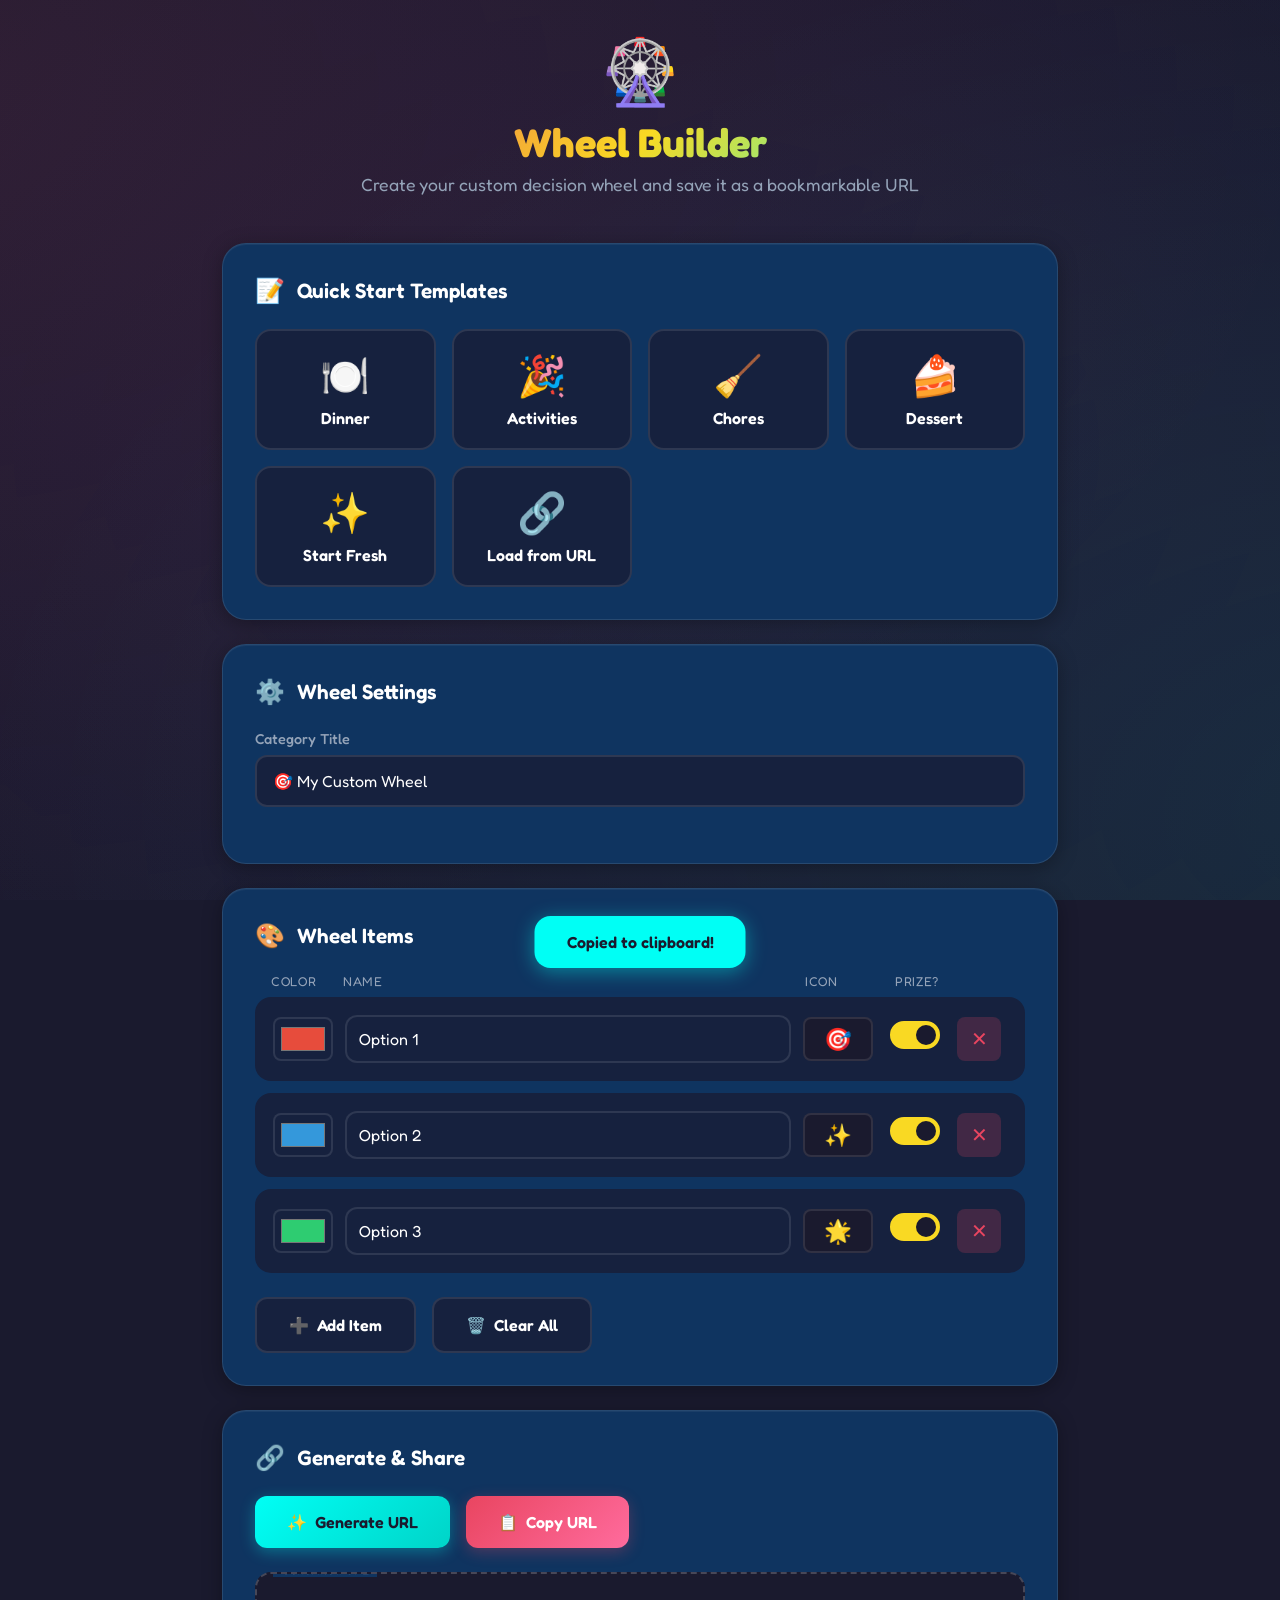
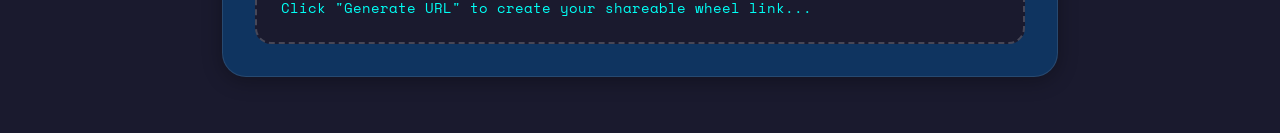
==== wheel-builder.html @ a2af6cd1 "initial wheel builder code" ====
<!DOCTYPE html>
<html lang="en">
<head>
    <meta charset="UTF-8">
    <meta name="viewport" content="width=device-width, initial-scale=1.0">
    <title>🎡 Wheel Builder</title>
    <link href="https://fonts.googleapis.com/css2?family=Fredoka:wght@400;500;600;700&family=Space+Mono:wght@400;700&display=swap" rel="stylesheet">
    <style>
        :root {
            --bg-primary: #1a1a2e;
            --bg-secondary: #16213e;
            --bg-card: #0f3460;
            --accent-pink: #e94560;
            --accent-yellow: #f9d923;
            --accent-cyan: #00fff5;
            --accent-purple: #a855f7;
            --text-primary: #ffffff;
            --text-secondary: #94a3b8;
            --border-glow: rgba(233, 69, 96, 0.3);
        }

        * {
            margin: 0;
            padding: 0;
            box-sizing: border-box;
        }

        body {
            font-family: 'Fredoka', sans-serif;
            background: var(--bg-primary);
            min-height: 100vh;
            color: var(--text-primary);
            overflow-x: hidden;
        }

        /* Animated background */
        .bg-decoration {
            position: fixed;
            top: 0;
            left: 0;
            width: 100%;
            height: 100%;
            pointer-events: none;
            z-index: 0;
            overflow: hidden;
        }

        .bg-decoration::before {
            content: '';
            position: absolute;
            top: -50%;
            left: -50%;
            width: 200%;
            height: 200%;
            background: 
                radial-gradient(ellipse at 20% 30%, rgba(233, 69, 96, 0.1) 0%, transparent 50%),
                radial-gradient(ellipse at 80% 70%, rgba(0, 255, 245, 0.08) 0%, transparent 50%),
                radial-gradient(ellipse at 50% 50%, rgba(168, 85, 247, 0.05) 0%, transparent 60%);
            animation: bgFloat 20s ease-in-out infinite;
        }

        @keyframes bgFloat {
            0%, 100% { transform: translate(0, 0) rotate(0deg); }
            33% { transform: translate(2%, -2%) rotate(1deg); }
            66% { transform: translate(-1%, 1%) rotate(-1deg); }
        }

        .container {
            position: relative;
            z-index: 1;
            max-width: 900px;
            margin: 0 auto;
            padding: 2rem;
        }

        /* Header */
        .header {
            text-align: center;
            margin-bottom: 3rem;
            animation: fadeInDown 0.6s ease-out;
        }

        @keyframes fadeInDown {
            from {
                opacity: 0;
                transform: translateY(-30px);
            }
            to {
                opacity: 1;
                transform: translateY(0);
            }
        }

        .logo {
            font-size: 4rem;
            margin-bottom: 0.5rem;
            animation: spin 10s linear infinite;
            display: inline-block;
        }

        @keyframes spin {
            from { transform: rotate(0deg); }
            to { transform: rotate(360deg); }
        }

        h1 {
            font-size: 2.5rem;
            font-weight: 700;
            background: linear-gradient(135deg, var(--accent-pink), var(--accent-yellow), var(--accent-cyan));
            -webkit-background-clip: text;
            -webkit-text-fill-color: transparent;
            background-clip: text;
            margin-bottom: 0.5rem;
        }

        .subtitle {
            color: var(--text-secondary);
            font-size: 1.1rem;
        }

        /* Cards */
        .card {
            background: var(--bg-card);
            border-radius: 1.5rem;
            padding: 2rem;
            margin-bottom: 1.5rem;
            border: 1px solid rgba(255, 255, 255, 0.1);
            box-shadow: 
                0 4px 20px rgba(0, 0, 0, 0.3),
                inset 0 1px 0 rgba(255, 255, 255, 0.05);
            animation: fadeInUp 0.6s ease-out backwards;
        }

        .card:nth-child(1) { animation-delay: 0.1s; }
        .card:nth-child(2) { animation-delay: 0.2s; }
        .card:nth-child(3) { animation-delay: 0.3s; }

        @keyframes fadeInUp {
            from {
                opacity: 0;
                transform: translateY(30px);
            }
            to {
                opacity: 1;
                transform: translateY(0);
            }
        }

        .card-title {
            font-size: 1.3rem;
            font-weight: 600;
            margin-bottom: 1.5rem;
            display: flex;
            align-items: center;
            gap: 0.75rem;
        }

        .card-title span {
            font-size: 1.5rem;
        }

        /* Form Elements */
        .form-group {
            margin-bottom: 1.5rem;
        }

        label {
            display: block;
            font-size: 0.9rem;
            color: var(--text-secondary);
            margin-bottom: 0.5rem;
            font-weight: 500;
        }

        input[type="text"],
        input[type="color"] {
            width: 100%;
            padding: 0.875rem 1rem;
            border: 2px solid rgba(255, 255, 255, 0.1);
            border-radius: 0.75rem;
            background: var(--bg-secondary);
            color: var(--text-primary);
            font-family: 'Fredoka', sans-serif;
            font-size: 1rem;
            transition: all 0.3s ease;
        }

        input[type="text"]:focus {
            outline: none;
            border-color: var(--accent-pink);
            box-shadow: 0 0 0 3px var(--border-glow);
        }

        input[type="color"] {
            height: 50px;
            padding: 0.25rem;
            cursor: pointer;
        }

        /* Column Headers */
        .column-headers {
            display: grid;
            grid-template-columns: 60px 1fr 70px 60px 50px;
            gap: 0.75rem;
            padding: 0 1rem 0.5rem 1rem;
            font-size: 0.8rem;
            color: var(--text-secondary);
            text-transform: uppercase;
            letter-spacing: 0.05em;
        }

        .column-headers span:nth-child(4) {
            text-align: center;
        }

        /* Item List */
        .item-list {
            display: flex;
            flex-direction: column;
            gap: 0.75rem;
        }

        .item-row {
            display: grid;
            grid-template-columns: 60px 1fr 70px 60px 50px;
            gap: 0.75rem;
            align-items: center;
            background: var(--bg-secondary);
            padding: 1rem;
            border-radius: 1rem;
            border: 2px solid transparent;
            transition: all 0.3s ease;
            animation: itemSlideIn 0.3s ease-out backwards;
        }

        @keyframes itemSlideIn {
            from {
                opacity: 0;
                transform: translateX(-20px);
            }
            to {
                opacity: 1;
                transform: translateX(0);
            }
        }

        .item-row:hover {
            border-color: rgba(255, 255, 255, 0.1);
            transform: translateX(4px);
        }

        .item-row input[type="color"] {
            height: 44px;
            border-radius: 0.5rem;
        }

        .item-row input[type="text"] {
            padding: 0.75rem;
        }

        /* Icon Picker Button */
        .icon-picker-btn {
            width: 100%;
            height: 44px;
            border: 2px solid rgba(255, 255, 255, 0.1);
            border-radius: 0.5rem;
            background: var(--bg-primary);
            font-size: 1.4rem;
            cursor: pointer;
            transition: all 0.2s ease;
            display: flex;
            align-items: center;
            justify-content: center;
        }

        .icon-picker-btn:hover {
            border-color: var(--accent-purple);
            transform: scale(1.05);
        }

        /* Emoji Help Modal */
        .modal-overlay {
            position: fixed;
            top: 0;
            left: 0;
            width: 100%;
            height: 100%;
            background: rgba(0, 0, 0, 0.8);
            display: flex;
            align-items: center;
            justify-content: center;
            z-index: 1000;
            opacity: 0;
            visibility: hidden;
            pointer-events: none;
            transition: all 0.3s ease;
        }

        .modal-overlay.active {
            opacity: 1;
            visibility: visible;
            pointer-events: auto;
        }

        .modal {
            background: var(--bg-card);
            border-radius: 1.5rem;
            padding: 2rem;
            max-width: 400px;
            width: 90%;
            transform: scale(0.9);
            transition: all 0.3s ease;
            border: 1px solid rgba(255, 255, 255, 0.1);
        }

        .modal-overlay.active .modal {
            transform: scale(1);
        }

        .modal-title {
            font-size: 1.25rem;
            font-weight: 600;
            margin-bottom: 1.5rem;
            text-align: center;
            display: flex;
            align-items: center;
            justify-content: center;
            gap: 0.5rem;
        }

        .emoji-help-content {
            display: flex;
            flex-direction: column;
            gap: 1rem;
        }

        .emoji-help-item {
            display: flex;
            align-items: center;
            gap: 0.75rem;
            background: var(--bg-secondary);
            padding: 1rem;
            border-radius: 0.75rem;
        }

        .emoji-help-item kbd {
            background: var(--bg-primary);
            border: 1px solid rgba(255, 255, 255, 0.2);
            border-radius: 0.5rem;
            padding: 0.4rem 0.75rem;
            font-family: 'Space Mono', monospace;
            font-size: 0.85rem;
            color: var(--accent-cyan);
            white-space: nowrap;
            box-shadow: 0 2px 0 rgba(0, 0, 0, 0.3);
        }

        .emoji-help-item span {
            color: var(--text-secondary);
            font-size: 0.9rem;
        }

        .modal-close {
            margin-top: 1.5rem;
            width: 100%;
        }

        .emoji-help-note {
            margin-top: 1.25rem;
            padding-top: 1.25rem;
            border-top: 1px solid rgba(255, 255, 255, 0.1);
            text-align: center;
            color: var(--text-secondary);
            font-size: 0.9rem;
        }

        .emoji-help-note kbd {
            background: var(--bg-primary);
            border: 1px solid rgba(255, 255, 255, 0.2);
            border-radius: 0.35rem;
            padding: 0.2rem 0.5rem;
            font-family: 'Space Mono', monospace;
            font-size: 0.8rem;
            color: var(--accent-cyan);
            box-shadow: 0 2px 0 rgba(0, 0, 0, 0.3);
        }

        .emoji-input-container {
            margin-bottom: 1.5rem;
            text-align: center;
        }

        .emoji-input-large {
            width: 100px;
            height: 80px;
            text-align: center;
            font-size: 3rem;
            padding: 0.5rem;
            border: 3px solid var(--accent-purple);
            border-radius: 1rem;
            background: var(--bg-secondary);
            color: var(--text-primary);
            cursor: text;
            transition: all 0.3s ease;
        }

        .emoji-input-large:focus {
            outline: none;
            border-color: var(--accent-cyan);
            box-shadow: 0 0 0 4px rgba(0, 255, 245, 0.3);
        }

        .emoji-input-label {
            display: block;
            margin-bottom: 0.75rem;
            color: var(--text-secondary);
            font-size: 0.9rem;
        }

        .url-input-container {
            margin-bottom: 1rem;
        }

        .url-input-label {
            display: block;
            margin-bottom: 0.75rem;
            color: var(--text-secondary);
            font-size: 0.9rem;
        }

        .url-input-large {
            width: 100%;
            height: 100px;
            padding: 0.75rem;
            border: 2px solid rgba(255, 255, 255, 0.1);
            border-radius: 0.75rem;
            background: var(--bg-secondary);
            color: var(--accent-cyan);
            font-family: 'Space Mono', monospace;
            font-size: 0.85rem;
            resize: none;
            transition: all 0.3s ease;
        }

        .url-input-large:focus {
            outline: none;
            border-color: var(--accent-cyan);
            box-shadow: 0 0 0 3px rgba(0, 255, 245, 0.3);
        }

        .url-help-note {
            text-align: center;
            color: var(--text-secondary);
            font-size: 0.85rem;
            margin-bottom: 1.5rem;
        }

        .modal-btn-row {
            display: flex;
            gap: 1rem;
        }

        .modal-btn-row .btn {
            flex: 1;
        }

        /* Prize Toggle */
        .prize-toggle {
            display: flex;
            align-items: center;
            justify-content: center;
        }

        .toggle-switch {
            position: relative;
            width: 50px;
            height: 28px;
            cursor: pointer;
        }

        .toggle-switch input {
            opacity: 0;
            width: 0;
            height: 0;
        }

        .toggle-slider {
            position: absolute;
            top: 0;
            left: 0;
            right: 0;
            bottom: 0;
            background: var(--bg-primary);
            border-radius: 28px;
            border: 2px solid rgba(255, 255, 255, 0.1);
            transition: all 0.3s ease;
        }

        .toggle-slider::before {
            content: '';
            position: absolute;
            height: 20px;
            width: 20px;
            left: 2px;
            bottom: 2px;
            background: var(--text-secondary);
            border-radius: 50%;
            transition: all 0.3s ease;
        }

        .toggle-switch input:checked + .toggle-slider {
            background: var(--accent-yellow);
            border-color: var(--accent-yellow);
        }

        .toggle-switch input:checked + .toggle-slider::before {
            transform: translateX(22px);
            background: var(--bg-primary);
        }

        /* Delete Button */
        .delete-btn {
            width: 44px;
            height: 44px;
            border: none;
            border-radius: 0.5rem;
            background: rgba(233, 69, 96, 0.2);
            color: var(--accent-pink);
            font-size: 1.25rem;
            cursor: pointer;
            transition: all 0.3s ease;
            display: flex;
            align-items: center;
            justify-content: center;
        }

        .delete-btn:hover {
            background: var(--accent-pink);
            color: white;
            transform: scale(1.1);
        }

        /* Buttons */
        .btn {
            padding: 1rem 2rem;
            border: none;
            border-radius: 0.75rem;
            font-family: 'Fredoka', sans-serif;
            font-size: 1rem;
            font-weight: 600;
            cursor: pointer;
            transition: all 0.3s ease;
            display: inline-flex;
            align-items: center;
            gap: 0.5rem;
        }

        .btn-primary {
            background: linear-gradient(135deg, var(--accent-pink), #ff6b9d);
            color: white;
            box-shadow: 0 4px 15px rgba(233, 69, 96, 0.3);
        }

        .btn-primary:hover {
            transform: translateY(-2px);
            box-shadow: 0 6px 20px rgba(233, 69, 96, 0.4);
        }

        .btn-secondary {
            background: var(--bg-secondary);
            color: var(--text-primary);
            border: 2px solid rgba(255, 255, 255, 0.1);
        }

        .btn-secondary:hover {
            border-color: var(--accent-cyan);
            color: var(--accent-cyan);
        }

        .btn-accent {
            background: linear-gradient(135deg, var(--accent-cyan), #00d4c8);
            color: var(--bg-primary);
            box-shadow: 0 4px 15px rgba(0, 255, 245, 0.3);
        }

        .btn-accent:hover {
            transform: translateY(-2px);
            box-shadow: 0 6px 20px rgba(0, 255, 245, 0.4);
        }

        .btn-row {
            display: flex;
            gap: 1rem;
            flex-wrap: wrap;
        }

        /* URL Output */
        .url-output {
            background: var(--bg-primary);
            border: 2px dashed rgba(255, 255, 255, 0.2);
            border-radius: 1rem;
            padding: 1.5rem;
            margin-top: 1.5rem;
            word-break: break-all;
            font-family: 'Space Mono', monospace;
            font-size: 0.85rem;
            color: var(--accent-cyan);
            position: relative;
            overflow: hidden;
        }

        .url-output::before {
            content: 'Generated URL';
            position: absolute;
            top: -0.75rem;
            left: 1rem;
            background: var(--bg-card);
            padding: 0 0.5rem;
            font-family: 'Fredoka', sans-serif;
            font-size: 0.8rem;
            color: var(--text-secondary);
        }

        .url-output.has-url {
            border-color: var(--accent-cyan);
            animation: glow 2s ease-in-out infinite alternate;
        }

        @keyframes glow {
            from { box-shadow: 0 0 10px rgba(0, 255, 245, 0.2); }
            to { box-shadow: 0 0 20px rgba(0, 255, 245, 0.4); }
        }

        /* Template Cards */
        .template-grid {
            display: grid;
            grid-template-columns: repeat(auto-fill, minmax(150px, 1fr));
            gap: 1rem;
            margin-top: 1rem;
        }

        .template-card {
            background: var(--bg-secondary);
            border: 2px solid rgba(255, 255, 255, 0.1);
            border-radius: 1rem;
            padding: 1.25rem;
            text-align: center;
            cursor: pointer;
            transition: all 0.3s ease;
        }

        .template-card:hover {
            border-color: var(--accent-yellow);
            transform: translateY(-4px);
            box-shadow: 0 8px 25px rgba(0, 0, 0, 0.3);
        }

        .template-card .icon {
            font-size: 2.5rem;
            margin-bottom: 0.5rem;
        }

        .template-card .name {
            font-weight: 600;
        }

        /* Toast notification */
        .toast {
            position: fixed;
            bottom: 2rem;
            left: 50%;
            transform: translateX(-50%) translateY(100px);
            background: var(--accent-cyan);
            color: var(--bg-primary);
            padding: 1rem 2rem;
            border-radius: 1rem;
            font-weight: 600;
            box-shadow: 0 4px 20px rgba(0, 255, 245, 0.4);
            transition: all 0.3s ease;
            z-index: 1001;
        }

        .toast.show {
            transform: translateX(-50%) translateY(0);
        }

        /* Responsive */
        @media (max-width: 768px) {
            .container {
                padding: 1rem;
            }

            h1 {
                font-size: 1.75rem;
            }

            .column-headers {
                display: none;
            }

            .item-row {
                grid-template-columns: 50px 1fr 50px;
                gap: 0.5rem;
            }

            .item-row input[type="text"]:not(.icon-input) {
                grid-column: 1 / -1;
                order: 1;
            }

            .icon-picker-btn {
                order: 2;
            }

            .prize-toggle {
                order: 3;
            }

            .delete-btn {
                order: 4;
            }

            .item-row input[type="color"] {
                order: 0;
            }

            .emoji-help-content {
                grid-template-columns: 1fr;
            }
        }
    </style>
</head>
<body>
    <div class="bg-decoration"></div>
    
    <div class="container">
        <header class="header">
            <div class="logo">🎡</div>
            <h1>Wheel Builder</h1>
            <p class="subtitle">Create your custom decision wheel and save it as a bookmarkable URL</p>
        </header>

        <div class="card">
            <div class="card-title">
                <span>📝</span> Quick Start Templates
            </div>
            <div class="template-grid" id="templateGrid"></div>
        </div>

        <div class="card">
            <div class="card-title">
                <span>⚙️</span> Wheel Settings
            </div>
            <div class="form-group">
                <label for="categoryTitle">Category Title</label>
                <input type="text" id="categoryTitle" placeholder="🎯 My Custom Wheel" value="🎯 My Custom Wheel">
            </div>
        </div>

        <div class="card">
            <div class="card-title">
                <span>🎨</span> Wheel Items
            </div>
            
            <div class="column-headers">
                <span>Color</span>
                <span>Name</span>
                <span>Icon</span>
                <span>Prize?</span>
                <span></span>
            </div>
            
            <div class="item-list" id="itemList"></div>
            <div class="btn-row" style="margin-top: 1.5rem;">
                <button class="btn btn-secondary" onclick="addItem()">
                    <span>➕</span> Add Item
                </button>
                <button class="btn btn-secondary" onclick="clearAll()">
                    <span>🗑️</span> Clear All
                </button>
            </div>
        </div>

        <div class="card">
            <div class="card-title">
                <span>🔗</span> Generate & Share
            </div>
            <div class="btn-row">
                <button class="btn btn-accent" onclick="generateURL()">
                    <span>✨</span> Generate URL
                </button>
                <button class="btn btn-primary" onclick="copyURL()">
                    <span>📋</span> Copy URL
                </button>
            </div>
            <div class="url-output" id="urlOutput">
                Click "Generate URL" to create your shareable wheel link...
            </div>
        </div>
    </div>

    <!-- Toast -->
    <div class="toast" id="toast">Copied to clipboard!</div>

    <!-- Emoji Help Modal -->
    <div class="modal-overlay" id="emojiHelpModal" onclick="closeEmojiModal(event)">
        <div class="modal">
            <div class="modal-title">
                <span>💡</span> Choose an Emoji Icon
            </div>
            
            <div class="emoji-input-container">
                <label class="emoji-input-label">Click below, then open your emoji picker:</label>
                <input type="text" class="emoji-input-large" id="modalEmojiInput" placeholder="🎯">
            </div>
            
            <div class="emoji-help-content">
                <div class="emoji-help-item">
                    <kbd>Win + .</kbd>
                    <span>Windows emoji picker</span>
                </div>
                <div class="emoji-help-item">
                    <kbd>Cmd + Ctrl + Space</kbd>
                    <span>Mac emoji picker</span>
                </div>
                <div class="emoji-help-item">
                    <kbd>Ctrl + .</kbd>
                    <span>Chromebook emoji</span>
                </div>
            </div>
            <p class="emoji-help-note">Press <kbd>Esc</kbd> to close when done</p>
            <button class="btn btn-accent modal-close" onclick="saveAndCloseEmojiModal()">Done</button>
        </div>
    </div>

    <!-- Load URL Modal -->
    <div class="modal-overlay" id="loadUrlModal" onclick="closeLoadUrlModal(event)">
        <div class="modal">
            <div class="modal-title">
                <span>🔗</span> Load from Saved URL
            </div>
            
            <div class="url-input-container">
                <label class="url-input-label">Paste your saved wheel URL:</label>
                <textarea class="url-input-large" id="loadUrlInput" placeholder="https://...#config=..."></textarea>
            </div>
            
            <p class="url-help-note">Paste the full URL you bookmarked earlier</p>
            <div class="modal-btn-row">
                <button class="btn btn-secondary" onclick="closeLoadUrlModal()">Cancel</button>
                <button class="btn btn-accent" onclick="loadFromUrl()">Load</button>
            </div>
        </div>
    </div>

    <script>
        // Template configurations
        const templates = {
            dinner: {
                title: "🍽️ What's for Dinner?",
                items: [
                    { name: "Pizza", color: "#FF6B6B", icon: "🍕", isPrize: true },
                    { name: "Tacos", color: "#FFE66D", icon: "🌮", isPrize: true },
                    { name: "Sushi", color: "#4ECDC4", icon: "🍣", isPrize: true },
                    { name: "Burgers", color: "#F4A460", icon: "🍔", isPrize: true },
                    { name: "Pasta", color: "#DDA0DD", icon: "🍝", isPrize: true },
                    { name: "Leftovers", color: "#A8A8A8", icon: "📦", isPrize: false }
                ]
            },
            activities: {
                title: "🎉 Activity Picker",
                items: [
                    { name: "Movie Night", color: "#9B59B6", icon: "🎬", isPrize: true },
                    { name: "Game Night", color: "#3498DB", icon: "🎮", isPrize: true },
                    { name: "Go for a Walk", color: "#2ECC71", icon: "🚶", isPrize: true },
                    { name: "Arts & Crafts", color: "#E74C3C", icon: "🎨", isPrize: true },
                    { name: "Read Books", color: "#F39C12", icon: "📚", isPrize: true },
                    { name: "Chores", color: "#7F8C8D", icon: "🧹", isPrize: false }
                ]
            },
            chores: {
                title: "🧹 Chore Wheel",
                items: [
                    { name: "Dishes", color: "#5DADE2", icon: "🍽️", isPrize: false },
                    { name: "Vacuum", color: "#AF7AC5", icon: "🧹", isPrize: false },
                    { name: "Laundry", color: "#58D68D", icon: "👕", isPrize: false },
                    { name: "Take Out Trash", color: "#85929E", icon: "🗑️", isPrize: false },
                    { name: "Free Pass!", color: "#F4D03F", icon: "⭐", isPrize: true }
                ]
            },
            dessert: {
                title: "🍰 Dessert Picker",
                items: [
                    { name: "Ice Cream", color: "#FFB6C1", icon: "🍦", isPrize: true },
                    { name: "Cake", color: "#FF69B4", icon: "🎂", isPrize: true },
                    { name: "Cookies", color: "#8B4513", icon: "🍪", isPrize: true },
                    { name: "Fruit", color: "#FF6347", icon: "🍓", isPrize: true },
                    { name: "No Dessert", color: "#95A5A6", icon: "😢", isPrize: false }
                ]
            },
            custom: {
                title: "🎯 My Custom Wheel",
                items: [
                    { name: "Option 1", color: "#E74C3C", icon: "🎯", isPrize: true },
                    { name: "Option 2", color: "#3498DB", icon: "✨", isPrize: true },
                    { name: "Option 3", color: "#2ECC71", icon: "🌟", isPrize: true }
                ]
            }
        };

        let items = [];

        // Initialize
        document.addEventListener('DOMContentLoaded', () => {
            renderTemplates();
            parseURLConfig() || loadTemplate('custom');
            
            // Handle input in the modal - keep only last emoji
            const modalInput = document.getElementById('modalEmojiInput');
            modalInput.addEventListener('input', function() {
                const emoji = extractLastEmoji(this.value);
                if (emoji) {
                    this.value = emoji;
                }
            });
        });

        function renderTemplates() {
            const grid = document.getElementById('templateGrid');
            const templateData = [
                { key: 'dinner', icon: '🍽️', name: 'Dinner' },
                { key: 'activities', icon: '🎉', name: 'Activities' },
                { key: 'chores', icon: '🧹', name: 'Chores' },
                { key: 'dessert', icon: '🍰', name: 'Dessert' },
                { key: 'custom', icon: '✨', name: 'Start Fresh' },
                { key: 'loadurl', icon: '🔗', name: 'Load from URL' }
            ];

            grid.innerHTML = templateData.map(t => `
                <div class="template-card" onclick="${t.key === 'loadurl' ? 'openLoadUrlModal()' : `loadTemplate('${t.key}')`}">
                    <div class="icon">${t.icon}</div>
                    <div class="name">${t.name}</div>
                </div>
            `).join('');
        }

        function loadTemplate(key) {
            const template = templates[key];
            document.getElementById('categoryTitle').value = template.title;
            items = JSON.parse(JSON.stringify(template.items));
            renderItems();
        }

        function renderItems() {
            const list = document.getElementById('itemList');
            list.innerHTML = items.map((item, index) => `
                <div class="item-row" style="animation-delay: ${index * 0.05}s">
                    <input type="color" value="${item.color}" onchange="updateItem(${index}, 'color', this.value)" title="Pick color">
                    <input type="text" value="${escapeHtml(item.name)}" onchange="updateItem(${index}, 'name', this.value)" placeholder="Item name">
                    <button type="button" class="icon-picker-btn" onclick="openEmojiModal(${index})">${item.icon || '➕'}</button>
                    <div class="prize-toggle" title="${item.isPrize ? 'Prize item' : 'Not a prize'}">
                        <label class="toggle-switch">
                            <input type="checkbox" ${item.isPrize ? 'checked' : ''} onchange="updateItem(${index}, 'isPrize', this.checked)">
                            <span class="toggle-slider"></span>
                        </label>
                    </div>
                    <button class="delete-btn" onclick="deleteItem(${index})" title="Delete item">✕</button>
                </div>
            `).join('');
        }

        function escapeHtml(text) {
            const div = document.createElement('div');
            div.textContent = text;
            return div.innerHTML;
        }

        function addItem() {
            const colors = ['#E74C3C', '#3498DB', '#2ECC71', '#F39C12', '#9B59B6', '#1ABC9C', '#E91E63', '#FF5722'];
            items.push({
                name: `Item ${items.length + 1}`,
                color: colors[items.length % colors.length],
                icon: '⭐',
                isPrize: true
            });
            renderItems();
            
            // Focus the new item's name input
            setTimeout(() => {
                const inputs = document.querySelectorAll('.item-row input[type="text"]:not(.icon-input)');
                if (inputs.length > 0) {
                    inputs[inputs.length - 1].focus();
                    inputs[inputs.length - 1].select();
                }
            }, 100);
        }

        function updateItem(index, field, value) {
            items[index][field] = value;
        }

        function deleteItem(index) {
            items.splice(index, 1);
            renderItems();
        }

        function clearAll() {
            if (items.length === 0 || confirm('Clear all items?')) {
                items = [];
                renderItems();
            }
        }

        function generateURL() {
            const title = document.getElementById('categoryTitle').value;
            const config = {
                t: title,
                i: items.map(item => ({
                    n: item.name,
                    c: item.color,
                    e: item.icon,
                    p: item.isPrize ? 1 : 0
                }))
            };

            // Encode to base64 for URL safety
            const jsonStr = JSON.stringify(config);
            const base64 = btoa(unescape(encodeURIComponent(jsonStr)));
            
            // Generate URL with hash parameter
            const fullURL = `${window.location.origin}${window.location.pathname}#config=${base64}`;
            
            const output = document.getElementById('urlOutput');
            output.textContent = fullURL;
            output.classList.add('has-url');
            
            showToast('URL generated!');
        }

        function copyURL() {
            const output = document.getElementById('urlOutput');
            const url = output.textContent;
            
            if (url.includes('Click "Generate URL"')) {
                generateURL();
            }
            
            navigator.clipboard.writeText(document.getElementById('urlOutput').textContent).then(() => {
                showToast('Copied to clipboard!');
            }).catch(() => {
                // Fallback
                const textarea = document.createElement('textarea');
                textarea.value = document.getElementById('urlOutput').textContent;
                document.body.appendChild(textarea);
                textarea.select();
                document.execCommand('copy');
                document.body.removeChild(textarea);
                showToast('Copied to clipboard!');
            });
        }

        function showToast(message) {
            const toast = document.getElementById('toast');
            toast.textContent = message;
            toast.classList.add('show');
            setTimeout(() => toast.classList.remove('show'), 2000);
        }

        let currentEmojiIndex = null;

        function openEmojiModal(index) {
            currentEmojiIndex = index;
            const modal = document.getElementById('emojiHelpModal');
            const input = document.getElementById('modalEmojiInput');
            
            // Set current emoji value
            input.value = items[index].icon || '';
            
            modal.classList.add('active');
            
            // Focus the input after modal animation
            setTimeout(() => {
                input.focus();
            }, 100);
        }

        function closeEmojiModal(event) {
            // Close if clicking overlay background
            if (event && event.target !== document.getElementById('emojiHelpModal')) {
                return;
            }
            saveAndCloseEmojiModal();
        }

        function saveAndCloseEmojiModal() {
            const input = document.getElementById('modalEmojiInput');
            
            if (currentEmojiIndex !== null && input.value) {
                // Extract the last valid emoji
                const emoji = extractLastEmoji(input.value);
                if (emoji) {
                    items[currentEmojiIndex].icon = emoji;
                }
            }
            
            document.getElementById('emojiHelpModal').classList.remove('active');
            currentEmojiIndex = null;
            renderItems();
        }

        function extractLastEmoji(value) {
            // Comprehensive emoji regex that handles:
            // - Basic emojis
            // - Skin tone modifiers
            // - ZWJ sequences (family emojis, professions, etc.)
            // - Flag sequences
            const emojiRegex = /(?:\p{Emoji_Presentation}|\p{Emoji}\uFE0F)(?:\p{Emoji_Modifier})?(?:\u200D(?:\p{Emoji_Presentation}|\p{Emoji}\uFE0F)(?:\p{Emoji_Modifier})?)*|\p{Emoji_Modifier_Base}\p{Emoji_Modifier}?(?:\u200D(?:\p{Emoji_Presentation}|\p{Emoji}\uFE0F)(?:\p{Emoji_Modifier})?)*|\p{Regional_Indicator}{2}/gu;
            
            const emojis = value.match(emojiRegex) || [];
            return emojis.length > 0 ? emojis[emojis.length - 1] : null;
        }

        // Close modal with Escape key
        document.addEventListener('keydown', (e) => {
            if (e.key === 'Escape') {
                if (document.getElementById('emojiHelpModal').classList.contains('active')) {
                    saveAndCloseEmojiModal();
                }
                if (document.getElementById('loadUrlModal').classList.contains('active')) {
                    closeLoadUrlModal();
                }
            }
        });

        function openLoadUrlModal() {
            const modal = document.getElementById('loadUrlModal');
            const input = document.getElementById('loadUrlInput');
            input.value = '';
            modal.classList.add('active');
            setTimeout(() => input.focus(), 100);
        }

        function closeLoadUrlModal(event) {
            if (event && event.target !== document.getElementById('loadUrlModal')) {
                return;
            }
            document.getElementById('loadUrlModal').classList.remove('active');
        }

        function loadFromUrl() {
            const input = document.getElementById('loadUrlInput');
            const url = input.value.trim();
            
            if (!url) {
                showToast('Please paste a URL');
                return;
            }
            
            // Extract the config from the URL
            const configMatch = url.match(/#config=([A-Za-z0-9+/=]+)/);
            if (!configMatch) {
                showToast('Invalid URL - no config found');
                return;
            }
            
            try {
                const base64 = configMatch[1];
                const jsonStr = decodeURIComponent(escape(atob(base64)));
                const config = JSON.parse(jsonStr);
                
                document.getElementById('categoryTitle').value = config.t || 'My Wheel';
                items = (config.i || []).map(item => ({
                    name: item.n,
                    color: item.c,
                    icon: item.e,
                    isPrize: item.p === 1
                }));
                renderItems();
                
                document.getElementById('loadUrlModal').classList.remove('active');
                showToast('Wheel loaded!');
            } catch (e) {
                console.error('Failed to parse URL config:', e);
                showToast('Failed to parse URL');
            }
        }

        // Parse URL on load (for editing existing configs)
        function parseURLConfig() {
            const hash = window.location.hash;
            if (hash.includes('config=')) {
                try {
                    const base64 = hash.split('config=')[1];
                    const jsonStr = decodeURIComponent(escape(atob(base64)));
                    const config = JSON.parse(jsonStr);
                    
                    document.getElementById('categoryTitle').value = config.t || 'My Wheel';
                    items = (config.i || []).map(item => ({
                        name: item.n,
                        color: item.c,
                        icon: item.e,
                        isPrize: item.p === 1
                    }));
                    renderItems();
                    return true;
                } catch (e) {
                    console.error('Failed to parse URL config:', e);
                    return false;
                }
            }
            return false;
        }
    </script>
</body>
</html>
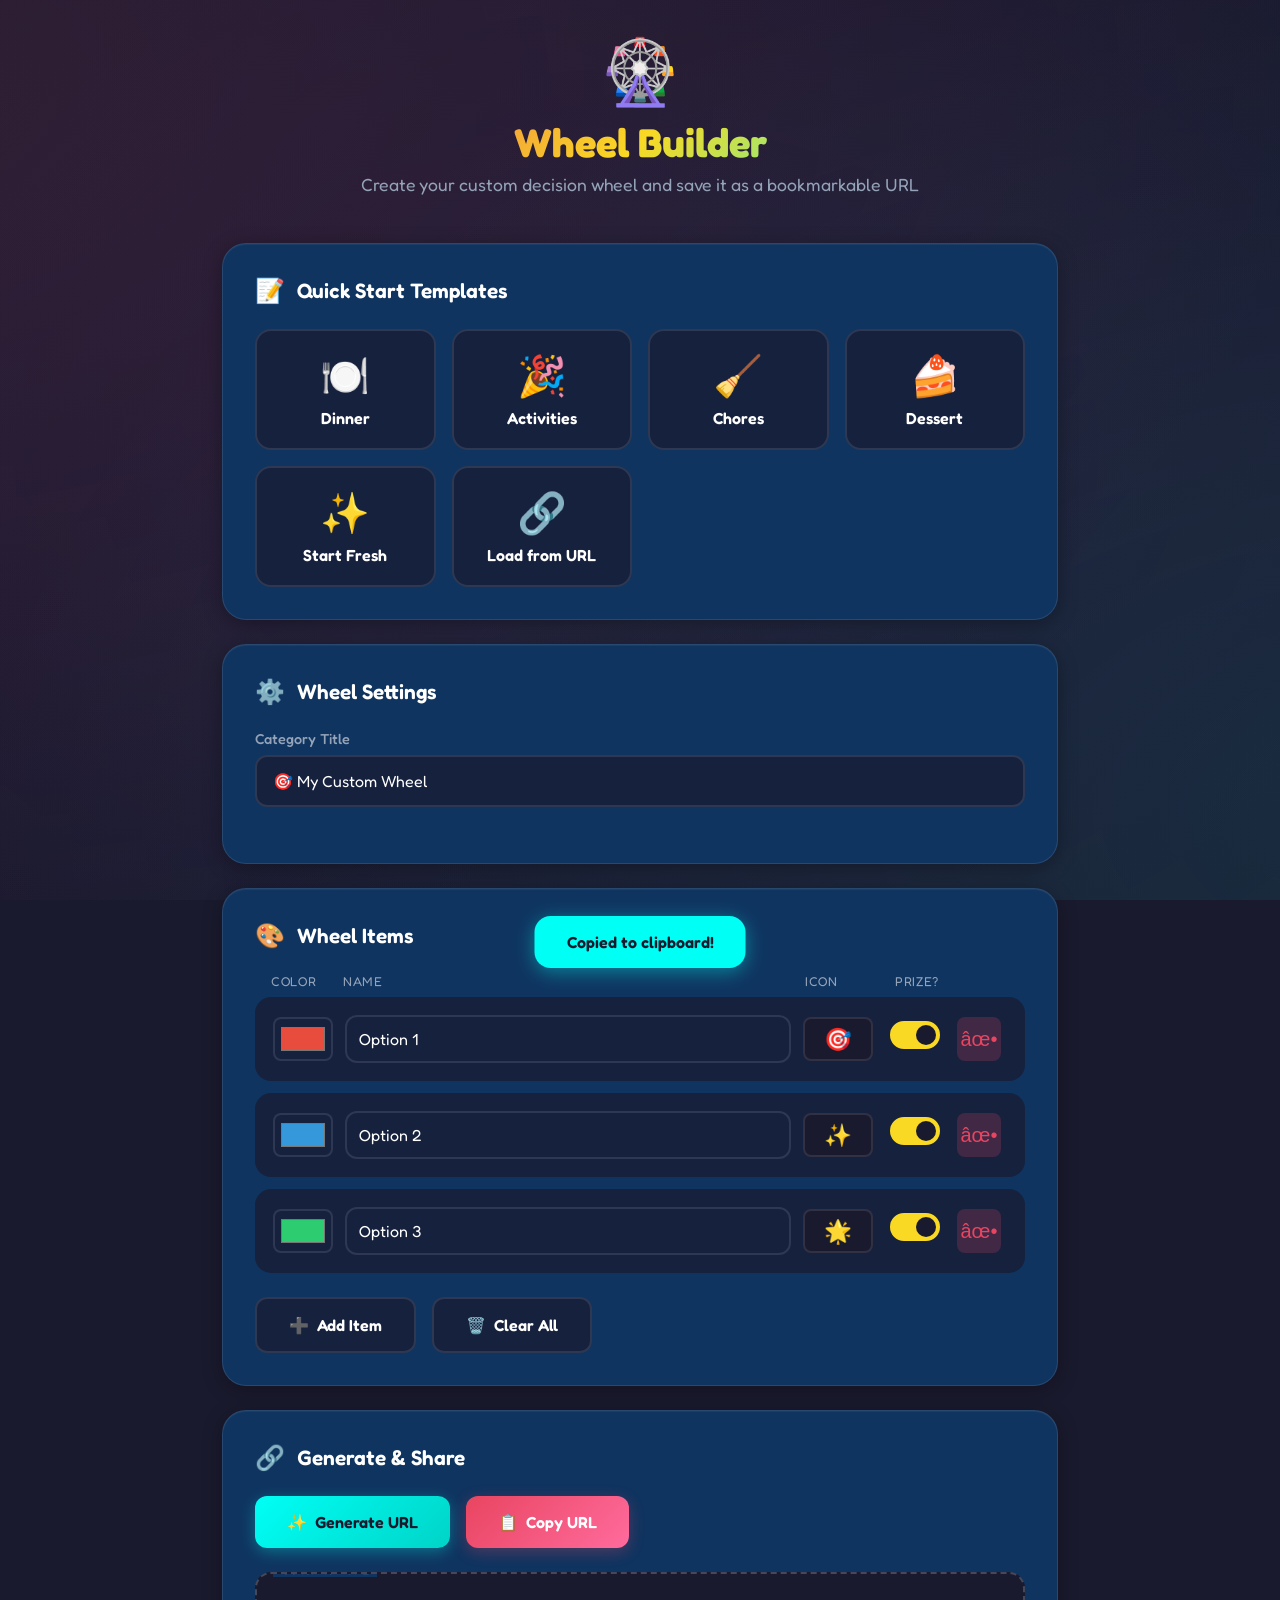
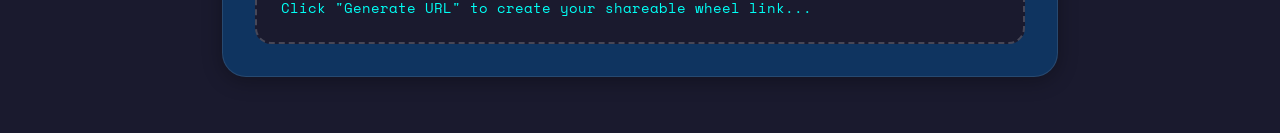
==== commit 8b25a82a: "fix issues with emoji format" ====
--- a/wheel-builder.html
+++ b/wheel-builder.html
@@ -964,7 +964,7 @@
                             <span class="toggle-slider"></span>
                         </label>
                     </div>
-                    <button class="delete-btn" onclick="deleteItem(${index})" title="Delete item">✕</button>
+                    <button class="delete-btn" onclick="deleteItem(${index})" title="Delete item">âœ•</button>
                 </div>
             `).join('');
         }
@@ -1027,8 +1027,9 @@
             const jsonStr = JSON.stringify(config);
             const base64 = btoa(unescape(encodeURIComponent(jsonStr)));
             
-            // Generate URL with hash parameter
-            const fullURL = `${window.location.origin}${window.location.pathname}#config=${base64}`;
+            // Generate URL pointing to index.html (the wheel spinner)
+            const basePath = window.location.pathname.replace(/wheel-builder\.html$/, '');
+            const fullURL = `${window.location.origin}${basePath}index.html#config=${base64}`;
             
             const output = document.getElementById('urlOutput');
             output.textContent = fullURL;
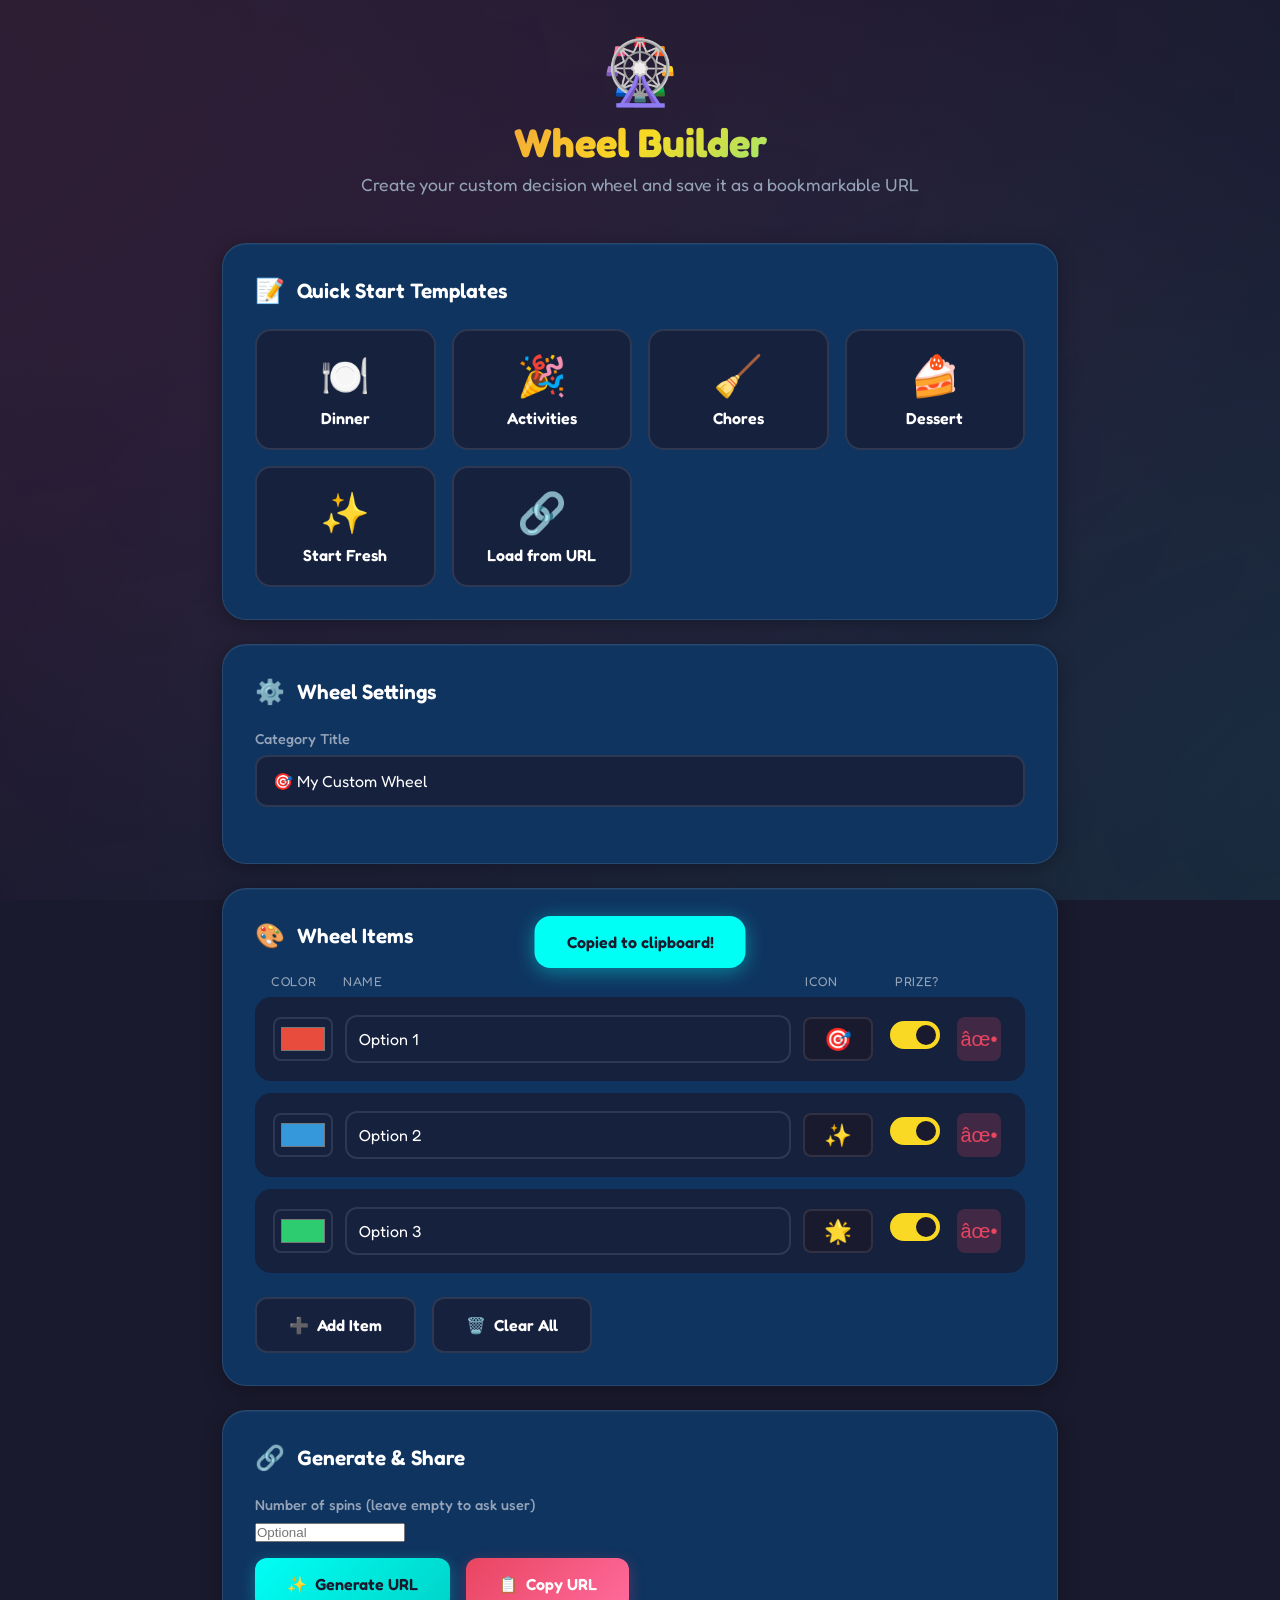
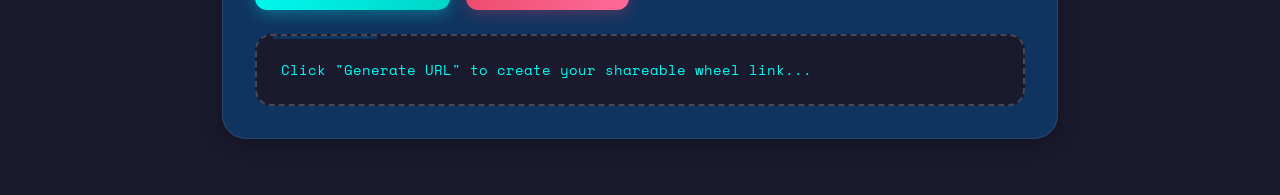
==== commit d3c64f50: "add number of spins to the URL optionally" ====
--- a/wheel-builder.html
+++ b/wheel-builder.html
@@ -784,6 +784,10 @@
         <div class="card">
             <div class="card-title">
                 <span>🔗</span> Generate & Share
+            </div>
+            <div class="form-group" style="margin-bottom: 1rem;">
+                <label for="urlSpins">Number of spins (leave empty to ask user)</label>
+                <input type="number" id="urlSpins" min="1" max="20" placeholder="Optional" style="width: 150px;">
             </div>
             <div class="btn-row">
                 <button class="btn btn-accent" onclick="generateURL()">
@@ -1013,6 +1017,9 @@
 
         function generateURL() {
             const title = document.getElementById('categoryTitle').value;
+            const spinsInput = document.getElementById('urlSpins');
+            const spins = spinsInput ? parseInt(spinsInput.value) : null;
+            
             const config = {
                 t: title,
                 i: items.map(item => ({
@@ -1029,7 +1036,12 @@
             
             // Generate URL pointing to index.html (the wheel spinner)
             const basePath = window.location.pathname.replace(/wheel-builder\.html$/, '');
-            const fullURL = `${window.location.origin}${basePath}index.html#config=${base64}`;
+            let fullURL = `${window.location.origin}${basePath}index.html#config=${base64}`;
+            
+            // Add spins if specified
+            if (spins && spins > 0) {
+                fullURL += `&spins=${spins}`;
+            }
             
             const output = document.getElementById('urlOutput');
             output.textContent = fullURL;
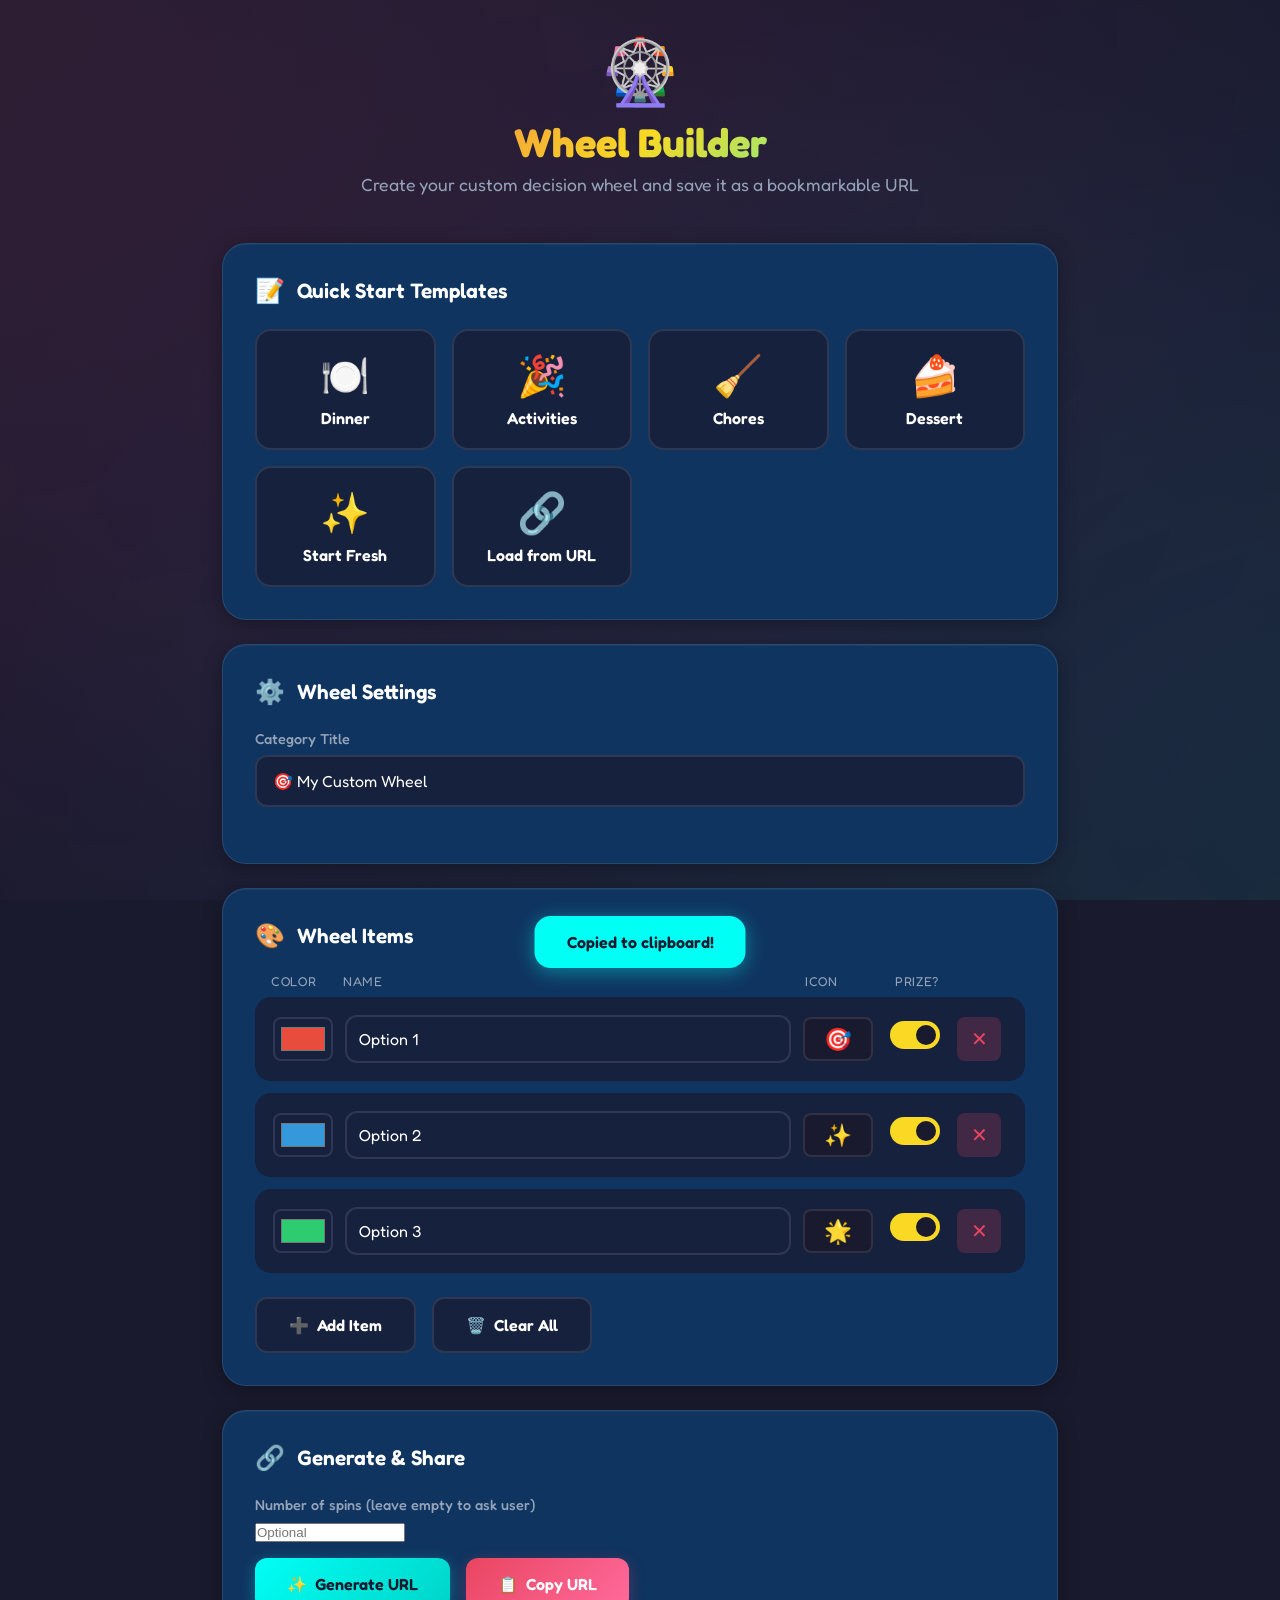
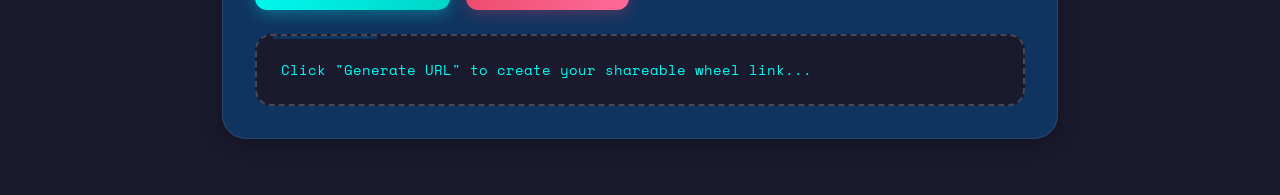
==== commit b0d315bd: "fix corrupted emoji" ====
--- a/wheel-builder.html
+++ b/wheel-builder.html
@@ -968,7 +968,7 @@
                             <span class="toggle-slider"></span>
                         </label>
                     </div>
-                    <button class="delete-btn" onclick="deleteItem(${index})" title="Delete item">âœ•</button>
+                    <button class="delete-btn" onclick="deleteItem(${index})" title="Delete item">✕</button>
                 </div>
             `).join('');
         }
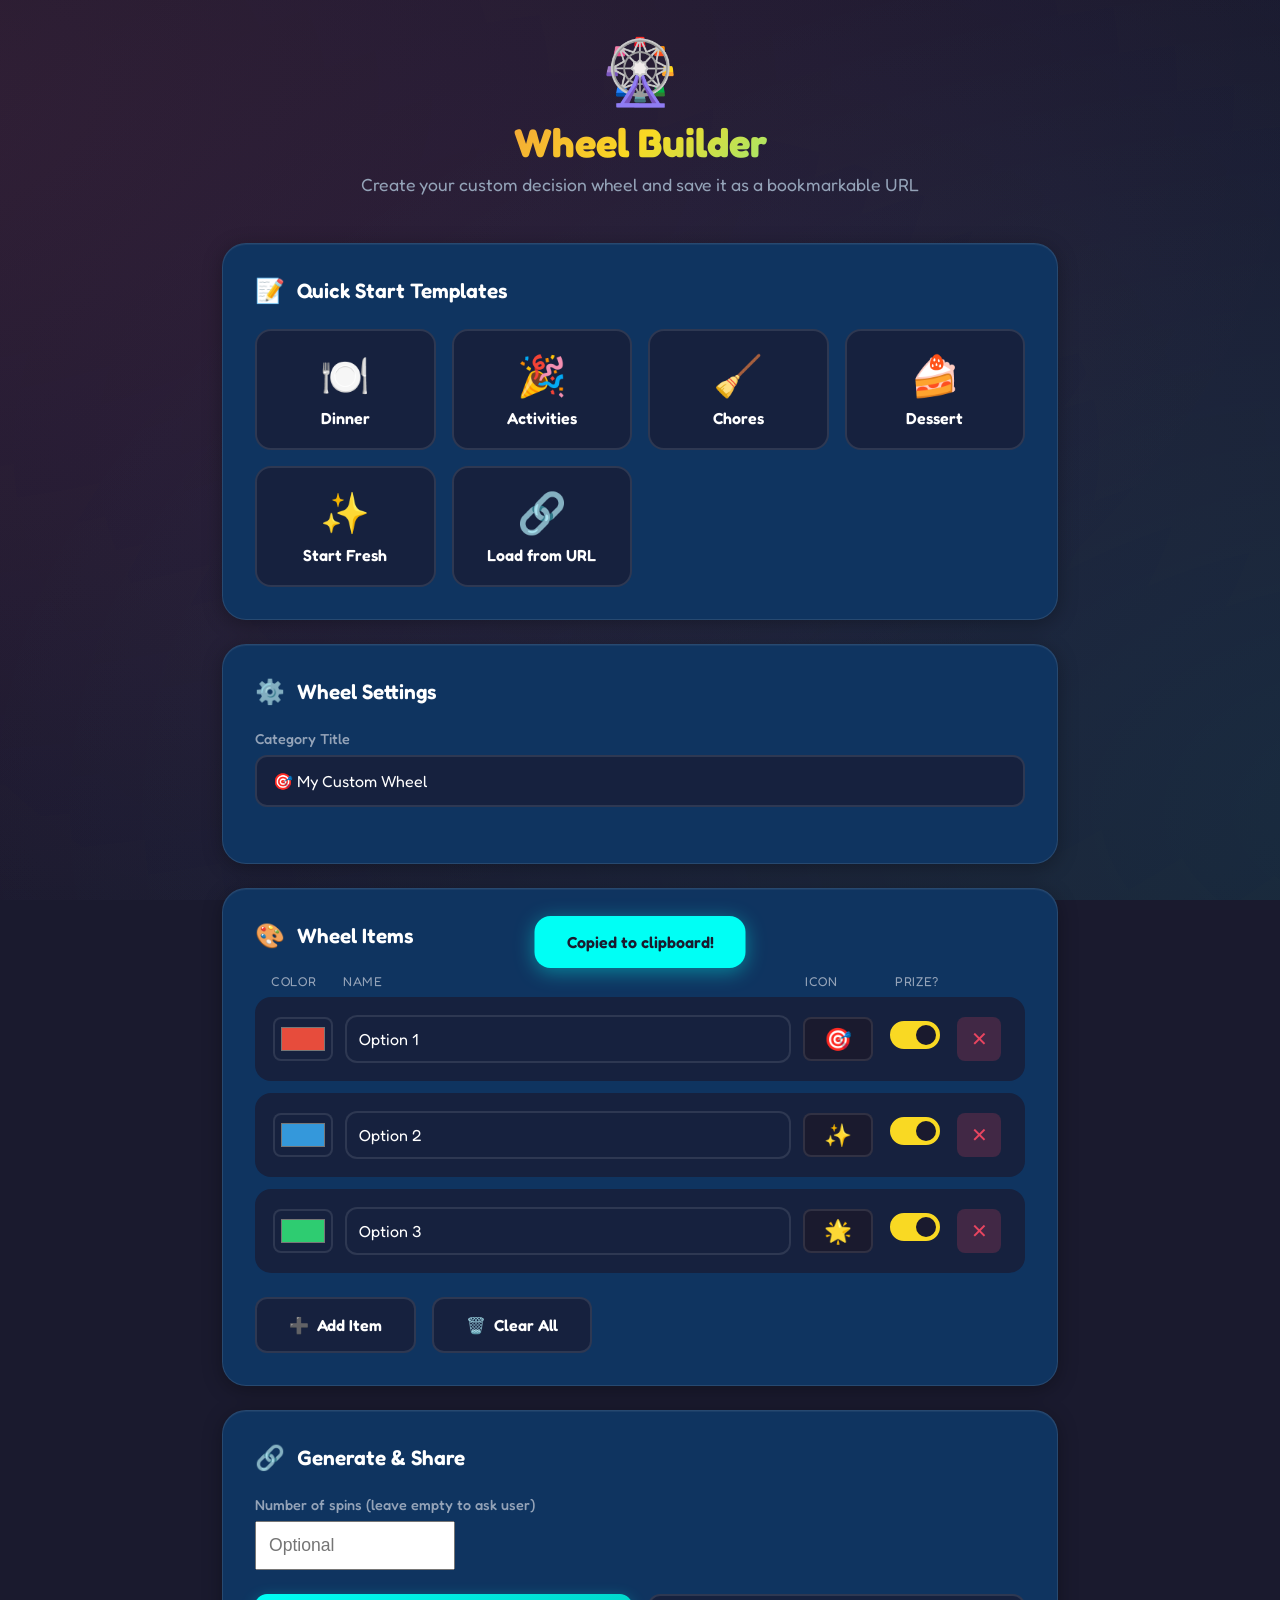
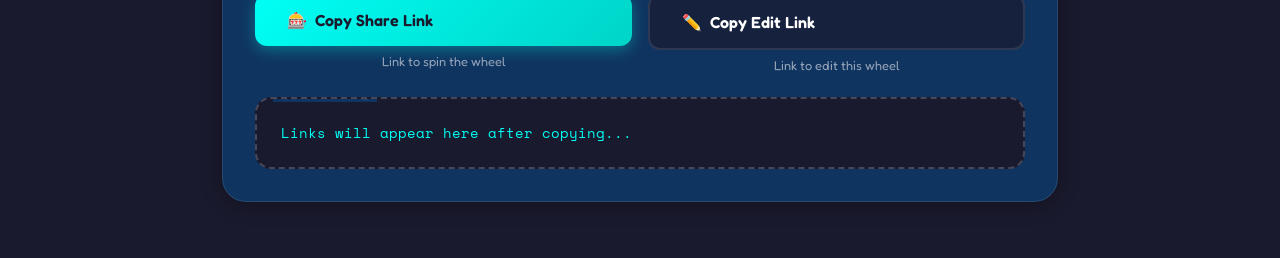
==== commit 2b5d1a72: "improve UI" ====
--- a/wheel-builder.html
+++ b/wheel-builder.html
@@ -785,20 +785,26 @@
             <div class="card-title">
                 <span>🔗</span> Generate & Share
             </div>
-            <div class="form-group" style="margin-bottom: 1rem;">
+            <div class="form-group" style="margin-bottom: 1.5rem;">
                 <label for="urlSpins">Number of spins (leave empty to ask user)</label>
-                <input type="number" id="urlSpins" min="1" max="20" placeholder="Optional" style="width: 150px;">
-            </div>
-            <div class="btn-row">
-                <button class="btn btn-accent" onclick="generateURL()">
-                    <span>✨</span> Generate URL
-                </button>
-                <button class="btn btn-primary" onclick="copyURL()">
-                    <span>📋</span> Copy URL
-                </button>
-            </div>
-            <div class="url-output" id="urlOutput">
-                Click "Generate URL" to create your shareable wheel link...
+                <input type="number" id="urlSpins" min="1" max="20" placeholder="Optional" style="width: 100%; max-width: 200px; padding: 0.75rem; font-size: 1.1rem;">
+            </div>
+            <div class="btn-row" style="gap: 1rem;">
+                <div style="flex: 1; text-align: center;">
+                    <button class="btn btn-accent" onclick="shareLink()" style="width: 100%; margin-bottom: 0.5rem;">
+                        <span>🎰</span> Copy Share Link
+                    </button>
+                    <div style="font-size: 0.8rem; color: var(--text-secondary);">Link to spin the wheel</div>
+                </div>
+                <div style="flex: 1; text-align: center;">
+                    <button class="btn btn-secondary" onclick="editLink()" style="width: 100%; margin-bottom: 0.5rem;">
+                        <span>✏️</span> Copy Edit Link
+                    </button>
+                    <div style="font-size: 0.8rem; color: var(--text-secondary);">Link to edit this wheel</div>
+                </div>
+            </div>
+            <div class="url-output" id="urlOutput" onclick="copyOutputUrl()" style="cursor: pointer;" title="Click to copy">
+                Links will appear here after copying...
             </div>
         </div>
     </div>
@@ -1015,7 +1021,7 @@
             }
         }
 
-        function generateURL() {
+        function shareLink() {
             const title = document.getElementById('categoryTitle').value;
             const spinsInput = document.getElementById('urlSpins');
             const spins = spinsInput ? parseInt(spinsInput.value) : null;
@@ -1047,29 +1053,64 @@
             output.textContent = fullURL;
             output.classList.add('has-url');
             
-            showToast('URL generated!');
-        }
-
-        function copyURL() {
+            copyToClipboard(fullURL, 'Share link copied!');
+        }
+
+        function editLink() {
+            const title = document.getElementById('categoryTitle').value;
+            const spinsInput = document.getElementById('urlSpins');
+            const spins = spinsInput ? parseInt(spinsInput.value) : null;
+            
+            const config = {
+                t: title,
+                i: items.map(item => ({
+                    n: item.name,
+                    c: item.color,
+                    e: item.icon,
+                    p: item.isPrize ? 1 : 0
+                }))
+            };
+
+            // Encode to base64 for URL safety
+            const jsonStr = JSON.stringify(config);
+            const base64 = btoa(unescape(encodeURIComponent(jsonStr)));
+            
+            // Generate URL pointing to wheel-builder.html (for editing)
+            let fullURL = `${window.location.origin}${window.location.pathname}#config=${base64}`;
+            
+            // Add spins if specified
+            if (spins && spins > 0) {
+                fullURL += `&spins=${spins}`;
+            }
+            
             const output = document.getElementById('urlOutput');
-            const url = output.textContent;
-            
-            if (url.includes('Click "Generate URL"')) {
-                generateURL();
-            }
-            
-            navigator.clipboard.writeText(document.getElementById('urlOutput').textContent).then(() => {
-                showToast('Copied to clipboard!');
+            output.textContent = fullURL;
+            output.classList.add('has-url');
+            
+            copyToClipboard(fullURL, 'Edit link copied!');
+        }
+
+        function copyToClipboard(text, message) {
+            navigator.clipboard.writeText(text).then(() => {
+                showToast(message);
             }).catch(() => {
                 // Fallback
                 const textarea = document.createElement('textarea');
-                textarea.value = document.getElementById('urlOutput').textContent;
+                textarea.value = text;
                 document.body.appendChild(textarea);
                 textarea.select();
                 document.execCommand('copy');
                 document.body.removeChild(textarea);
-                showToast('Copied to clipboard!');
+                showToast(message);
             });
+        }
+
+        function copyOutputUrl() {
+            const output = document.getElementById('urlOutput');
+            const url = output.textContent;
+            if (url && !url.includes('Links will appear')) {
+                copyToClipboard(url, 'Copied to clipboard!');
+            }
         }
 
         function showToast(message) {
@@ -1175,6 +1216,10 @@
                 showToast('Invalid URL - no config found');
                 return;
             }
+            
+            // Extract spins if present
+            const spinsMatch = url.match(/[&#]spins=(\d+)/);
+            const spins = spinsMatch ? parseInt(spinsMatch[1]) : null;
             
             try {
                 const base64 = configMatch[1];
@@ -1190,6 +1235,12 @@
                 }));
                 renderItems();
                 
+                // Set spins if it was in the URL
+                const spinsInput = document.getElementById('urlSpins');
+                if (spinsInput) {
+                    spinsInput.value = spins || '';
+                }
+                
                 document.getElementById('loadUrlModal').classList.remove('active');
                 showToast('Wheel loaded!');
             } catch (e) {
@@ -1203,7 +1254,15 @@
             const hash = window.location.hash;
             if (hash.includes('config=')) {
                 try {
-                    const base64 = hash.split('config=')[1];
+                    // Parse hash parameters (format: #config=base64&spins=3)
+                    const hashContent = hash.substring(1); // Remove #
+                    const params = {};
+                    hashContent.split('&').forEach(part => {
+                        const [key, value] = part.split('=');
+                        params[key] = value;
+                    });
+                    
+                    const base64 = params.config;
                     const jsonStr = decodeURIComponent(escape(atob(base64)));
                     const config = JSON.parse(jsonStr);
                     
@@ -1215,6 +1274,15 @@
                         isPrize: item.p === 1
                     }));
                     renderItems();
+                    
+                    // Set spins if it was in the URL
+                    if (params.spins) {
+                        const spinsInput = document.getElementById('urlSpins');
+                        if (spinsInput) {
+                            spinsInput.value = params.spins;
+                        }
+                    }
+                    
                     return true;
                 } catch (e) {
                     console.error('Failed to parse URL config:', e);
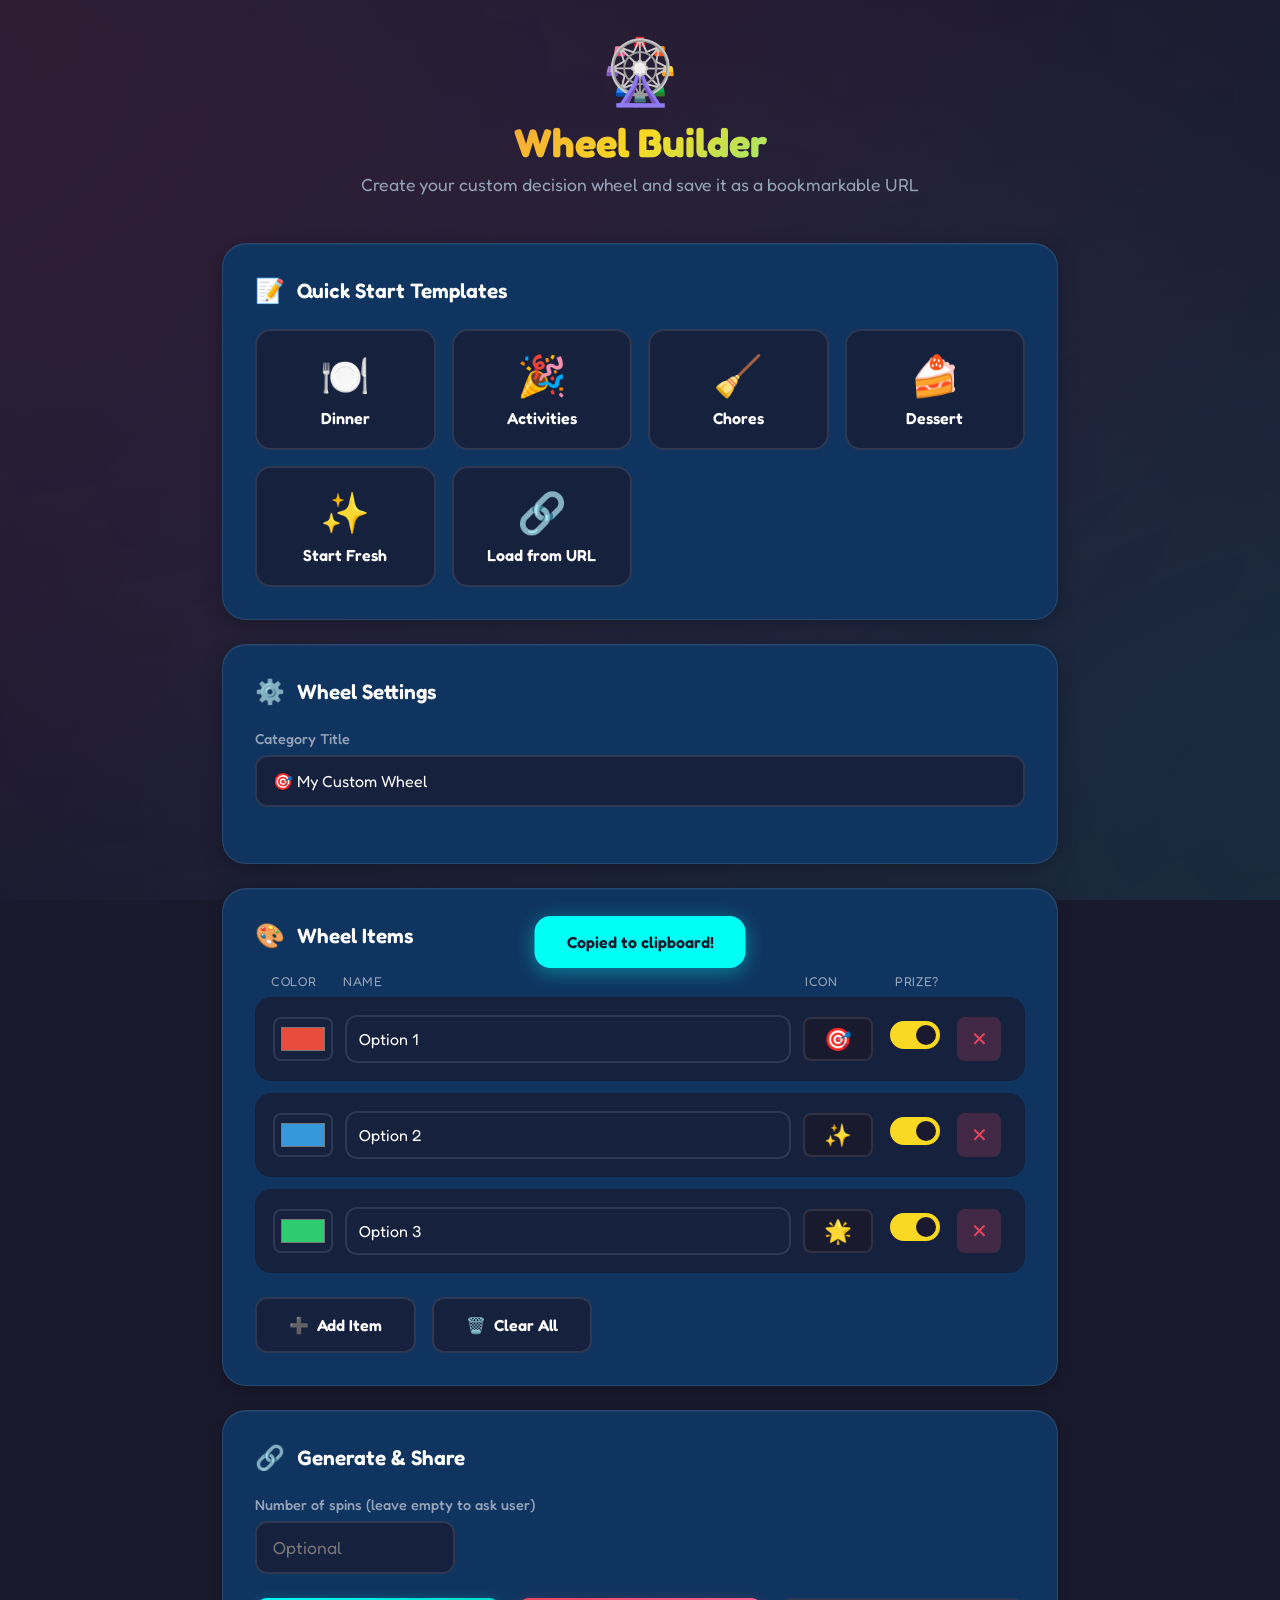
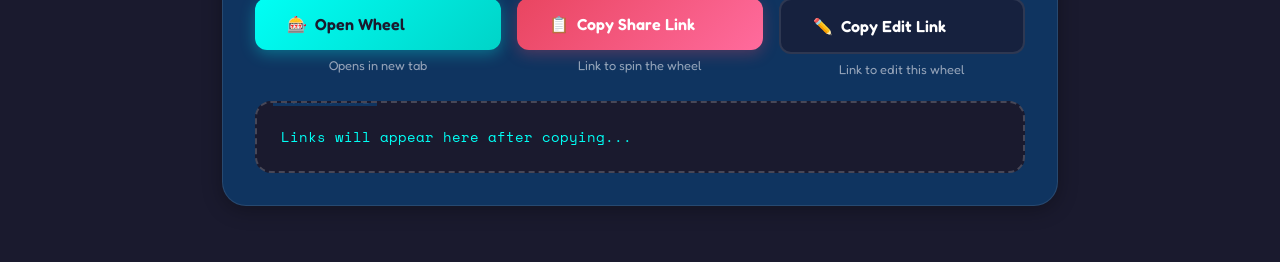
==== commit 7e97daa1: "Improve UI * add link to open the wheel in new window * style the spin number in same way as rest of" ====
--- a/wheel-builder.html
+++ b/wheel-builder.html
@@ -787,16 +787,22 @@
             </div>
             <div class="form-group" style="margin-bottom: 1.5rem;">
                 <label for="urlSpins">Number of spins (leave empty to ask user)</label>
-                <input type="number" id="urlSpins" min="1" max="20" placeholder="Optional" style="width: 100%; max-width: 200px; padding: 0.75rem; font-size: 1.1rem;">
-            </div>
-            <div class="btn-row" style="gap: 1rem;">
-                <div style="flex: 1; text-align: center;">
-                    <button class="btn btn-accent" onclick="shareLink()" style="width: 100%; margin-bottom: 0.5rem;">
-                        <span>🎰</span> Copy Share Link
+                <input type="number" id="urlSpins" min="1" max="20" placeholder="Optional" style="width: 100%; max-width: 200px; padding: 0.875rem 1rem; font-size: 1.1rem; border: 2px solid rgba(255, 255, 255, 0.1); border-radius: 0.75rem; background: var(--bg-secondary); color: var(--text-primary); font-family: 'Fredoka', sans-serif;">
+            </div>
+            <div class="btn-row" style="gap: 1rem; flex-wrap: wrap;">
+                <div style="flex: 1; min-width: 140px; text-align: center;">
+                    <button class="btn btn-accent" onclick="openWheel()" style="width: 100%; margin-bottom: 0.5rem;">
+                        <span>🎰</span> Open Wheel
+                    </button>
+                    <div style="font-size: 0.8rem; color: var(--text-secondary);">Opens in new tab</div>
+                </div>
+                <div style="flex: 1; min-width: 140px; text-align: center;">
+                    <button class="btn btn-primary" onclick="shareLink()" style="width: 100%; margin-bottom: 0.5rem;">
+                        <span>📋</span> Copy Share Link
                     </button>
                     <div style="font-size: 0.8rem; color: var(--text-secondary);">Link to spin the wheel</div>
                 </div>
-                <div style="flex: 1; text-align: center;">
+                <div style="flex: 1; min-width: 140px; text-align: center;">
                     <button class="btn btn-secondary" onclick="editLink()" style="width: 100%; margin-bottom: 0.5rem;">
                         <span>✏️</span> Copy Edit Link
                     </button>
@@ -1022,6 +1028,30 @@
         }
 
         function shareLink() {
+            const url = generateWheelURL();
+            const output = document.getElementById('urlOutput');
+            output.textContent = url;
+            output.classList.add('has-url');
+            copyToClipboard(url, 'Share link copied!');
+        }
+
+        function editLink() {
+            const url = generateEditURL();
+            const output = document.getElementById('urlOutput');
+            output.textContent = url;
+            output.classList.add('has-url');
+            copyToClipboard(url, 'Edit link copied!');
+        }
+
+        function openWheel() {
+            const url = generateWheelURL();
+            const output = document.getElementById('urlOutput');
+            output.textContent = url;
+            output.classList.add('has-url');
+            window.open(url, '_blank');
+        }
+
+        function generateWheelURL() {
             const title = document.getElementById('categoryTitle').value;
             const spinsInput = document.getElementById('urlSpins');
             const spins = spinsInput ? parseInt(spinsInput.value) : null;
@@ -1036,27 +1066,20 @@
                 }))
             };
 
-            // Encode to base64 for URL safety
             const jsonStr = JSON.stringify(config);
             const base64 = btoa(unescape(encodeURIComponent(jsonStr)));
             
-            // Generate URL pointing to index.html (the wheel spinner)
             const basePath = window.location.pathname.replace(/wheel-builder\.html$/, '');
             let fullURL = `${window.location.origin}${basePath}index.html#config=${base64}`;
             
-            // Add spins if specified
             if (spins && spins > 0) {
                 fullURL += `&spins=${spins}`;
             }
             
-            const output = document.getElementById('urlOutput');
-            output.textContent = fullURL;
-            output.classList.add('has-url');
-            
-            copyToClipboard(fullURL, 'Share link copied!');
-        }
-
-        function editLink() {
+            return fullURL;
+        }
+
+        function generateEditURL() {
             const title = document.getElementById('categoryTitle').value;
             const spinsInput = document.getElementById('urlSpins');
             const spins = spinsInput ? parseInt(spinsInput.value) : null;
@@ -1071,23 +1094,16 @@
                 }))
             };
 
-            // Encode to base64 for URL safety
             const jsonStr = JSON.stringify(config);
             const base64 = btoa(unescape(encodeURIComponent(jsonStr)));
             
-            // Generate URL pointing to wheel-builder.html (for editing)
             let fullURL = `${window.location.origin}${window.location.pathname}#config=${base64}`;
             
-            // Add spins if specified
             if (spins && spins > 0) {
                 fullURL += `&spins=${spins}`;
             }
             
-            const output = document.getElementById('urlOutput');
-            output.textContent = fullURL;
-            output.classList.add('has-url');
-            
-            copyToClipboard(fullURL, 'Edit link copied!');
+            return fullURL;
         }
 
         function copyToClipboard(text, message) {
